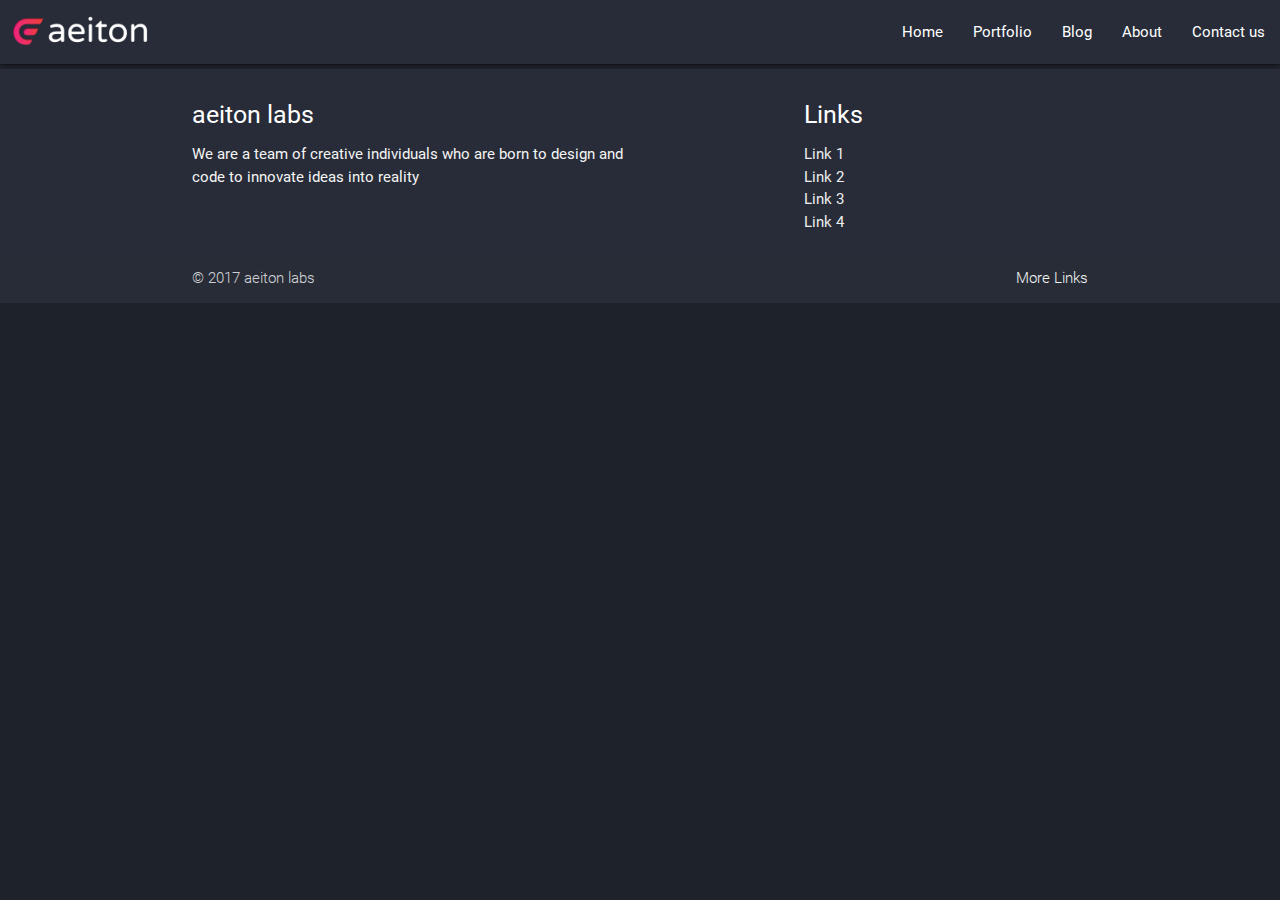
==== index.html @ 299f37ee "Finally fixed" ====
<!DOCTYPE html>
  <html>
    <head>
      <!--Import Google Icon Font-->
      <link href="https://fonts.googleapis.com/icon?family=Material+Icons" rel="stylesheet">
      <!--Import materialize.css-->
      <link type="text/css" rel="stylesheet" href="css/materialize.css"  media="screen,projection"/>
      <!--Let browser know website is optimized for mobile-->
      <meta name="viewport" content="width=device-width, initial-scale=1.0"/>

        <!-- Favicon here -->
        <link rel="apple-touch-icon" sizes="180x180" href="images/apple-touch-icon.png">
<link rel="icon" type="image/png" sizes="32x32" href="images/favicon-32x32.png">
<link rel="icon" type="image/png" sizes="16x16" href="images/favicon-16x16.png">
<link rel="manifest" href="images/manifest.json">
<link rel="mask-icon" href="images/safari-pinned-tab.svg" color="#5bbad5">

<meta name="theme-color" content="#ffffff">
    </head>

    <body class="deeper-purple">

      <script>
      $(document).ready(function(){
        $('.slider').slider();
      });
      </script>
      <nav>
        <div class="nav-wrapper dark-purple">

          <!-- Suggested Add aeiton logo with transparent background here instead of plain text -->
          <!-- <img src="images/logohere" alt="aeiton logo" class="cutomize class" /> -->
          <a href="/" class="brand-logo"><img src="images/aeiton-logo.png" class="img" height="40px" width="140px" /></a>

          <ul id="nav-mobile" class="right hide-on-med-and-down">
            <li><a href="/">Home</a></li>
            <li><a href="sass.html">Portfolio</a></li>
            <li><a href="blogs.html">Blog</a></li>
            <li><a href="collapsible.html">About</a></li>
            <li><a href="collapsible.html">Contact us</a></li>
          </ul>
        </div>
      </nav>

    <div class="row">

      </div>



      <footer class="page-footer dark-purple">
          <div class="container">
            <div class="row">
              <div class="col l6 s12">

                <!--  Here too -->
                <h5 class="white-text">aeiton labs</h5>

                <p class="grey-text text-lighten-4">We are a team of creative individuals who are born to design and code to innovate ideas into reality</p>
              </div>
              <div class="col l4 offset-l2 s12">
                <h5 class="white-text">Links</h5>
                <ul>
                  <li><a class="grey-text text-lighten-3" href="#!">Link 1</a></li>
                  <li><a class="grey-text text-lighten-3" href="#!">Link 2</a></li>
                  <li><a class="grey-text text-lighten-3" href="#!">Link 3</a></li>
                  <li><a class="grey-text text-lighten-3" href="#!">Link 4</a></li>
                </ul>
              </div>
            </div>
          </div>
          <div class="footer-copyright">
            <div class="container">
            © 2017 aeiton labs
            <a class="grey-text text-lighten-4 right" href="#!">More Links</a>
            </div>
          </div>
        </footer>

      <!--Import jQuery before materialize.js-->
      <script type="text/javascript" src="https://code.jquery.com/jquery-3.2.1.min.js"></script>
      <script type="text/javascript" src="js/materialize.min.js"></script>
    </body>
  </html>
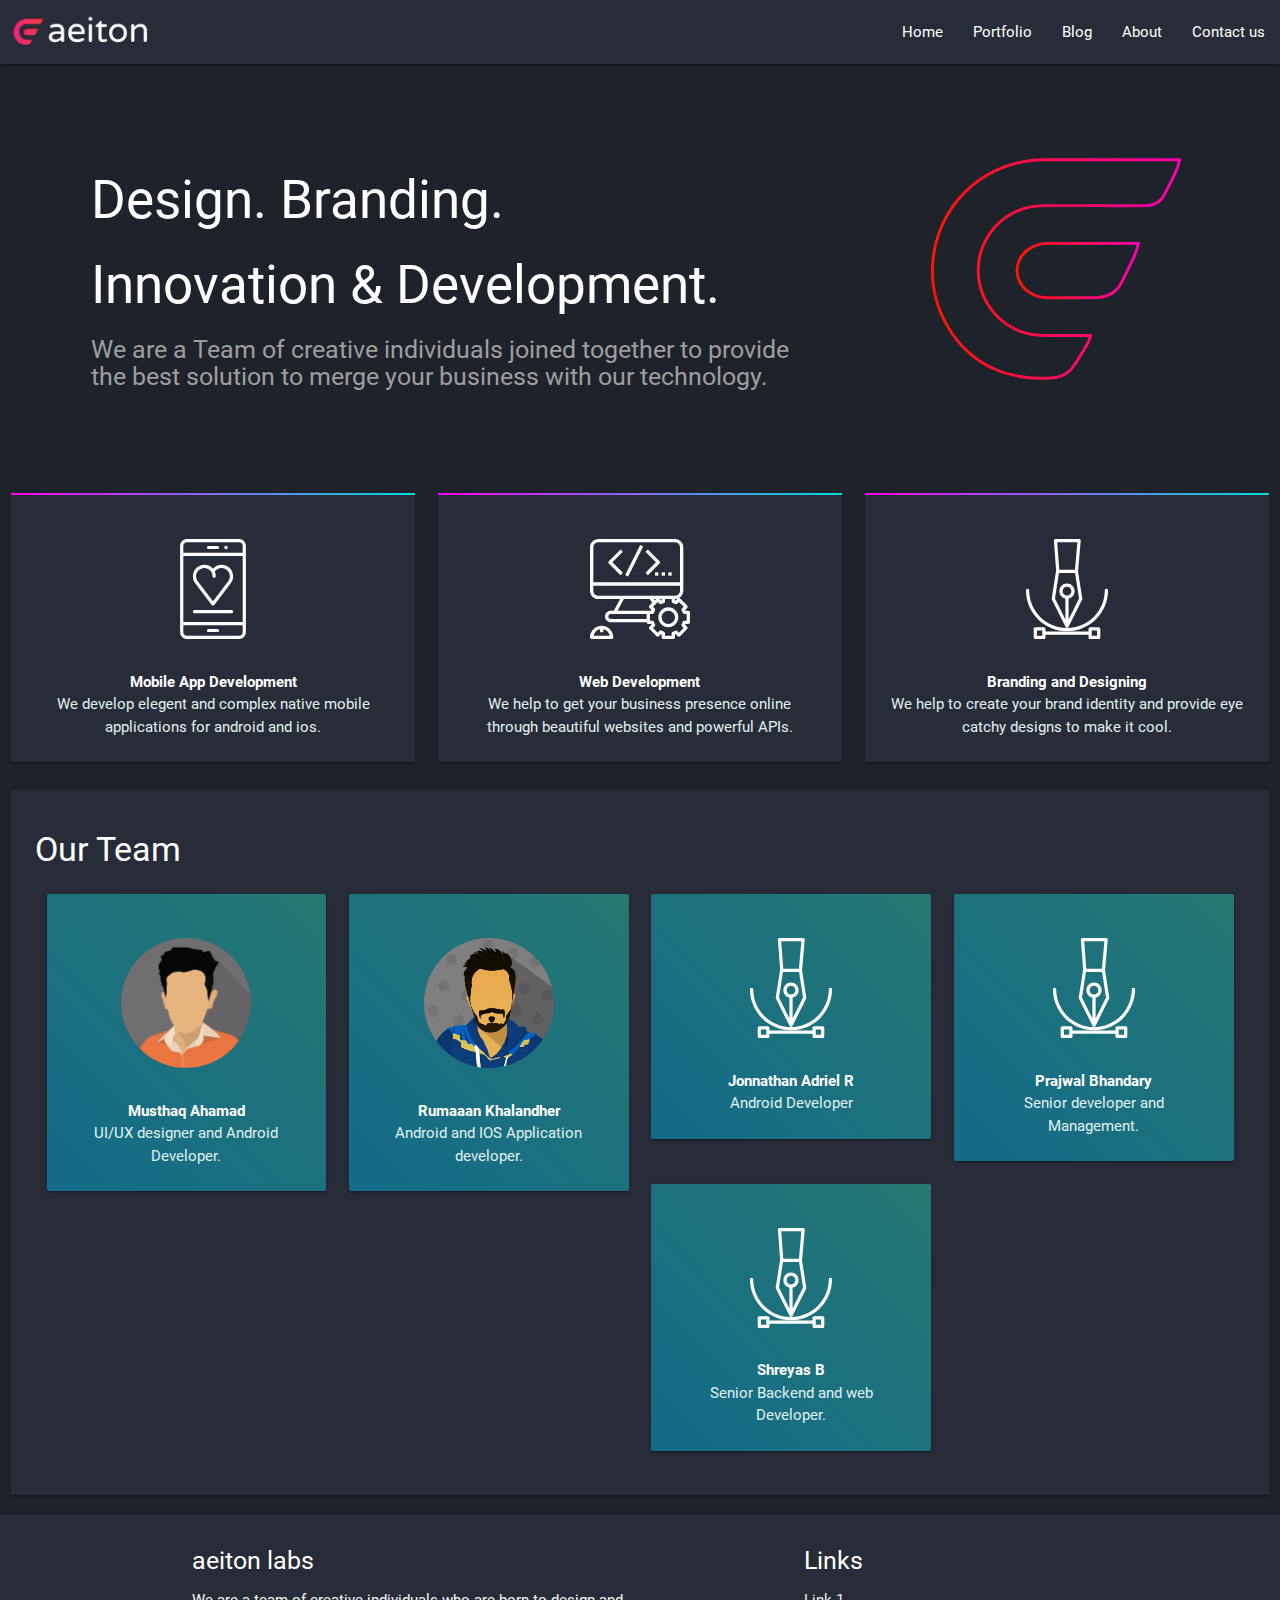
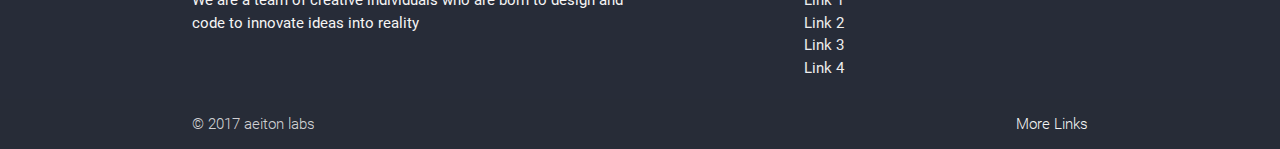
==== commit ad524263: "home page _ updated.. photos still pending ." ====
--- a/index.html
+++ b/index.html
@@ -17,7 +17,6 @@
 
 <meta name="theme-color" content="#ffffff">
     </head>
-
     <body class="deeper-purple">
 
       <script>
@@ -42,11 +41,107 @@
         </div>
       </nav>
 
+    <div class="row pad150 white-text">
+      <div class="col s12 m12 l9">
+        <h2>Design. Branding.</h2>
+        <h2>Innovation & Development.</h2>
+        <h5 class="grey-text">
+          We are a Team of creative individuals joined
+          together to provide <br />the best solution to merge your business
+          with our technology.
+        </h5>
+      </div>
+      <div class="col s12 m12 l3 ">
+        <img src="images/aeiton_stroke_logo2.svg" width="250px" height="250px" class="center" />
+      </div>
+    </div>
     <div class="row">
+        <div class="col l4 m12 s12">
+            <div class="card-panel dark-purple hoverable center gradient-top">
+              <div class="row center pad20">
+                 <img src="images/mobileapp.svg" height="100px" width="100px" />
+              </div><span class="white-text">
+                <b>Mobile App Development</b></span><span class="teal-text text-lighten-5"><br/>We develop elegent and complex native mobile applications for android and ios.
+              </span>
+        </div>
+      </div>
+        <div class="col l4 m12 s12">
+              <div class="card-panel dark-purple hoverable center gradient-top">
+                <div class="row center pad20">
+                   <img src="images/webdevelopment.svg" height="100px" width="100px" />
+                </div><span class="white-text">
+                  <b>Web Development</b></span><span class="teal-text text-lighten-5"><br/>We help to get your business presence online through beautiful websites and powerful APIs.
+                </span>
+        </div>
+        </div>
+        <div class="col l4 m12 s12">
+              <div class="card-panel dark-purple hoverable center gradient-top">
+                <div class="row center pad20">
+                   <img src="images/designing.svg" height="100px" width="100px" />
+                </div><span class="white-text">
+                  <b>Branding and Designing</b></span><span class="teal-text text-lighten-5"><br/>We help to create your brand identity and provide eye catchy designs to make it cool.
+                </span>
+        </div>
+        </div>
+      </div>
+    </div>
 
+    <div class="row">
+      <div class="col s12">
+        <div class="card-panel dark-purple hoverable pad10">
+          <div class="row">
+              <h4 class="white-text">Our Team</h2>
+            </div>
+            <div class="row center-align">
+              <div class="col s12 m4 l3">
+                <div class="card-panel color-bg hoverable center">
+                  <div class="row center pad20">
+                     <img src="images/musthu.jpg" class="circle" height="130px" width="130px" />
+                  </div><span class="white-text">
+                    <b>Musthaq Ahamad</b></span><span class="teal-text text-lighten-5"><br/>UI/UX designer and Android Developer.
+                  </span>
+                </div>
+              </div>
+              <div class="col s12 m4 l3">
+                <div class="card-panel color-bg hoverable center">
+                  <div class="row center pad20">
+                     <img src="images/rumaan.jpg"  class="circle" height="130px" width="130px" />
+                  </div><span class="white-text">
+                    <b>Rumaaan Khalandher</b></span><span class="teal-text text-lighten-5"><br/>Android and IOS Application developer.
+                  </span>
+                </div>
+              </div>
+              <div class="col s12 m4 l3">
+                <div class="card-panel color-bg hoverable center">
+                  <div class="row center pad20">
+                     <img src="images/designing.svg" height="100px" width="100px" />
+                  </div><span class="white-text">
+                    <b>Jonnathan Adriel R</b></span><span class="teal-text text-lighten-5"><br/>Android Developer
+                  </span>
+                </div>
+              </div>
+              <div class="col s12 m4 l3">
+                <div class="card-panel color-bg hoverable center">
+                  <div class="row center pad20">
+                     <img src="images/designing.svg" height="100px" width="100px" />
+                  </div><span class="white-text">
+                    <b>Prajwal Bhandary</b></span><span class="teal-text text-lighten-5"><br/>Senior developer and Management.
+                  </span>
+                </div>
+              </div>
+              <div class="col s12 m4 l3">
+                <div class="card-panel color-bg hoverable center">
+                  <div class="row center pad20">
+                     <img src="images/designing.svg" height="100px" width="100px" />
+                  </div><span class="white-text">
+                    <b>Shreyas B</b></span><span class="teal-text text-lighten-5"><br/>Senior Backend and web Developer.
+                  </span>
+                </div>
+              </div>
+            </div>
+        </div>
       </div>
-
-
+  </div>
 
       <footer class="page-footer dark-purple">
           <div class="container">
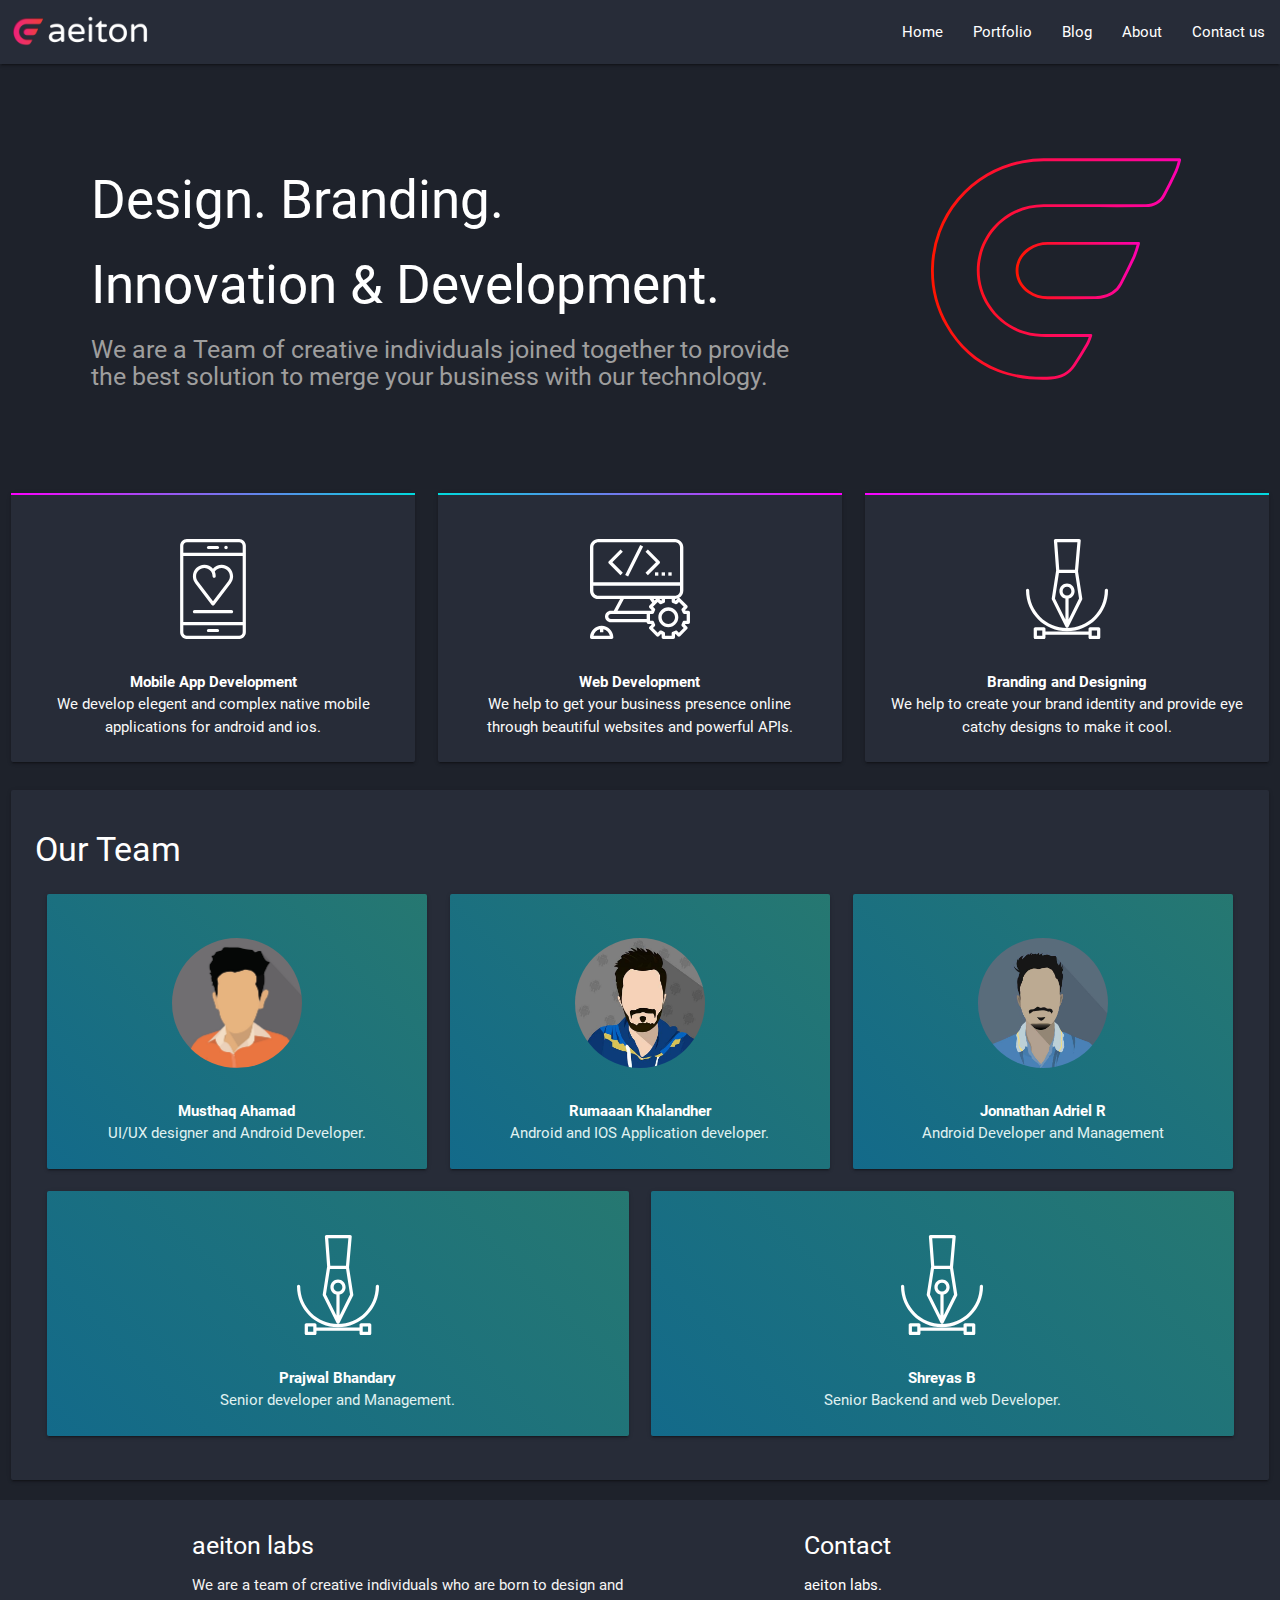
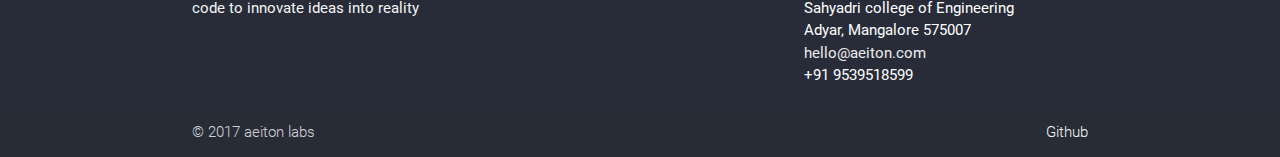
==== commit c075cd8b: "home page updated with new logo and vectors" ====
--- a/index.html
+++ b/index.html
@@ -42,7 +42,7 @@
       </nav>
 
     <div class="row pad150 white-text">
-      <div class="col s12 m12 l9">
+      <div class="col s12 m8 l9">
         <h2>Design. Branding.</h2>
         <h2>Innovation & Development.</h2>
         <h5 class="grey-text">
@@ -51,8 +51,8 @@
           with our technology.
         </h5>
       </div>
-      <div class="col s12 m12 l3 ">
-        <img src="images/aeiton_stroke_logo2.svg" width="250px" height="250px" class="center" />
+      <div class="col s12 m4 l3 ">
+        <img src="images/aeiton_stroke_logo2.svg" width="250px" height="250px" class="center hide-on-small-and-down" />
       </div>
     </div>
     <div class="row">
@@ -61,16 +61,16 @@
               <div class="row center pad20">
                  <img src="images/mobileapp.svg" height="100px" width="100px" />
               </div><span class="white-text">
-                <b>Mobile App Development</b></span><span class="teal-text text-lighten-5"><br/>We develop elegent and complex native mobile applications for android and ios.
+                <b>Mobile App Development</b></span><span class="grey-text text-lighten-5"><br/>We develop elegent and complex native mobile applications for android and ios.
               </span>
         </div>
       </div>
         <div class="col l4 m12 s12">
-              <div class="card-panel dark-purple hoverable center gradient-top">
+              <div class="card-panel dark-purple hoverable center gradient-top-ulta">
                 <div class="row center pad20">
                    <img src="images/webdevelopment.svg" height="100px" width="100px" />
                 </div><span class="white-text">
-                  <b>Web Development</b></span><span class="teal-text text-lighten-5"><br/>We help to get your business presence online through beautiful websites and powerful APIs.
+                  <b>Web Development</b></span><span class="grey-text text-lighten-5"><br/>We help to get your business presence online through beautiful websites and powerful APIs.
                 </span>
         </div>
         </div>
@@ -79,7 +79,7 @@
                 <div class="row center pad20">
                    <img src="images/designing.svg" height="100px" width="100px" />
                 </div><span class="white-text">
-                  <b>Branding and Designing</b></span><span class="teal-text text-lighten-5"><br/>We help to create your brand identity and provide eye catchy designs to make it cool.
+                  <b>Branding and Designing</b></span><span class="grey-text text-lighten-5"><br/>We help to create your brand identity and provide eye catchy designs to make it cool.
                 </span>
         </div>
         </div>
@@ -93,7 +93,7 @@
               <h4 class="white-text">Our Team</h2>
             </div>
             <div class="row center-align">
-              <div class="col s12 m4 l3">
+              <div class="col s12 m4 l4">
                 <div class="card-panel color-bg hoverable center">
                   <div class="row center pad20">
                      <img src="images/musthu.jpg" class="circle" height="130px" width="130px" />
@@ -102,7 +102,7 @@
                   </span>
                 </div>
               </div>
-              <div class="col s12 m4 l3">
+              <div class="col s12 m4 l4">
                 <div class="card-panel color-bg hoverable center">
                   <div class="row center pad20">
                      <img src="images/rumaan.jpg"  class="circle" height="130px" width="130px" />
@@ -111,16 +111,17 @@
                   </span>
                 </div>
               </div>
-              <div class="col s12 m4 l3">
+              <div class="col s12 m4 l4">
                 <div class="card-panel color-bg hoverable center">
                   <div class="row center pad20">
-                     <img src="images/designing.svg" height="100px" width="100px" />
+                     <img src="images/jonny.jpg"  class="circle" height="130px" width="130px" />
                   </div><span class="white-text">
-                    <b>Jonnathan Adriel R</b></span><span class="teal-text text-lighten-5"><br/>Android Developer
+                    <b>Jonnathan Adriel R</b></span><span class="teal-text text-lighten-5"><br/>Android Developer and Management
+
                   </span>
                 </div>
               </div>
-              <div class="col s12 m4 l3">
+              <div class="col s12 m4 l6">
                 <div class="card-panel color-bg hoverable center">
                   <div class="row center pad20">
                      <img src="images/designing.svg" height="100px" width="100px" />
@@ -129,7 +130,7 @@
                   </span>
                 </div>
               </div>
-              <div class="col s12 m4 l3">
+              <div class="col s12 m4 l6">
                 <div class="card-panel color-bg hoverable center">
                   <div class="row center pad20">
                      <img src="images/designing.svg" height="100px" width="100px" />
@@ -154,12 +155,13 @@
                 <p class="grey-text text-lighten-4">We are a team of creative individuals who are born to design and code to innovate ideas into reality</p>
               </div>
               <div class="col l4 offset-l2 s12">
-                <h5 class="white-text">Links</h5>
+                <h5 class="white-text">Contact</h5>
                 <ul>
-                  <li><a class="grey-text text-lighten-3" href="#!">Link 1</a></li>
-                  <li><a class="grey-text text-lighten-3" href="#!">Link 2</a></li>
-                  <li><a class="grey-text text-lighten-3" href="#!">Link 3</a></li>
-                  <li><a class="grey-text text-lighten-3" href="#!">Link 4</a></li>
+                  <li><span class="grey-text text-lighten-3"></span>aeiton labs.</li>
+                  <li><span class="grey-text text-lighten-3"></span>Sahyadri college of Engineering</li>
+                  <li><span class="grey-text text-lighten-3"></span>Adyar, Mangalore 575007</li>
+                  <li><a class="grey-text text-lighten-3" href="mailto:someone@example.com">hello@aeiton.com</a></li>
+                  <li><span class="grey-text text-lighten-3"></span>+91 9539518599</li>
                 </ul>
               </div>
             </div>
@@ -167,7 +169,7 @@
           <div class="footer-copyright">
             <div class="container">
             © 2017 aeiton labs
-            <a class="grey-text text-lighten-4 right" href="#!">More Links</a>
+            <a class="grey-text text-lighten-4 right" href="https://github.com/aeiton">Github</a>
             </div>
           </div>
         </footer>
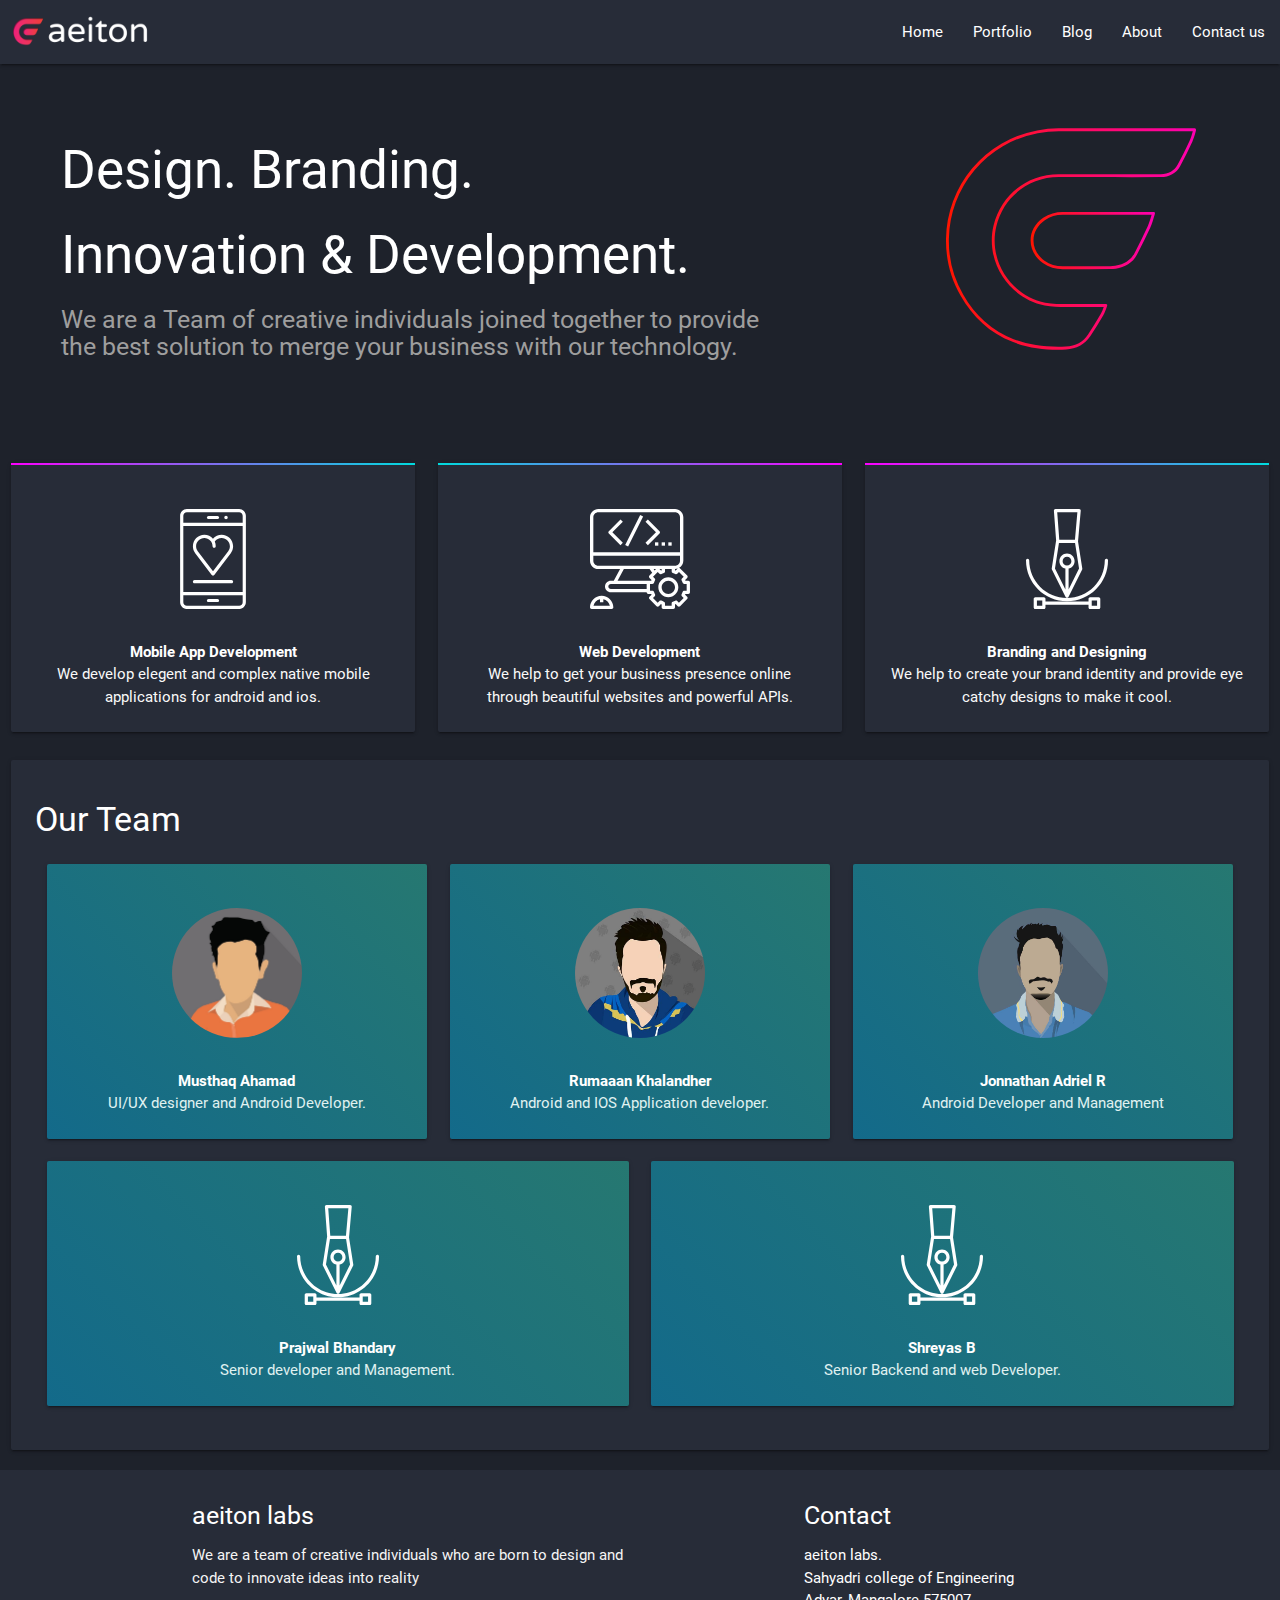
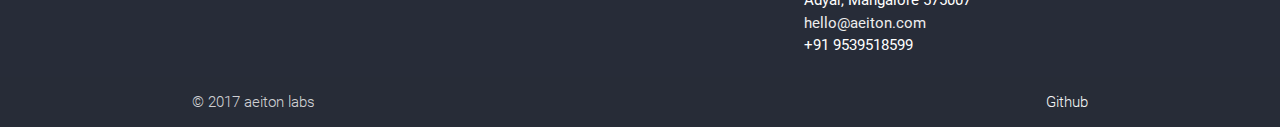
==== commit a9775a85: "home page updated with new logo and vectors" ====
--- a/index.html
+++ b/index.html
@@ -41,7 +41,7 @@
         </div>
       </nav>
 
-    <div class="row pad150 white-text">
+    <div class="row pad50 pad80bottom white-text">
       <div class="col s12 m8 l9">
         <h2>Design. Branding.</h2>
         <h2>Innovation & Development.</h2>
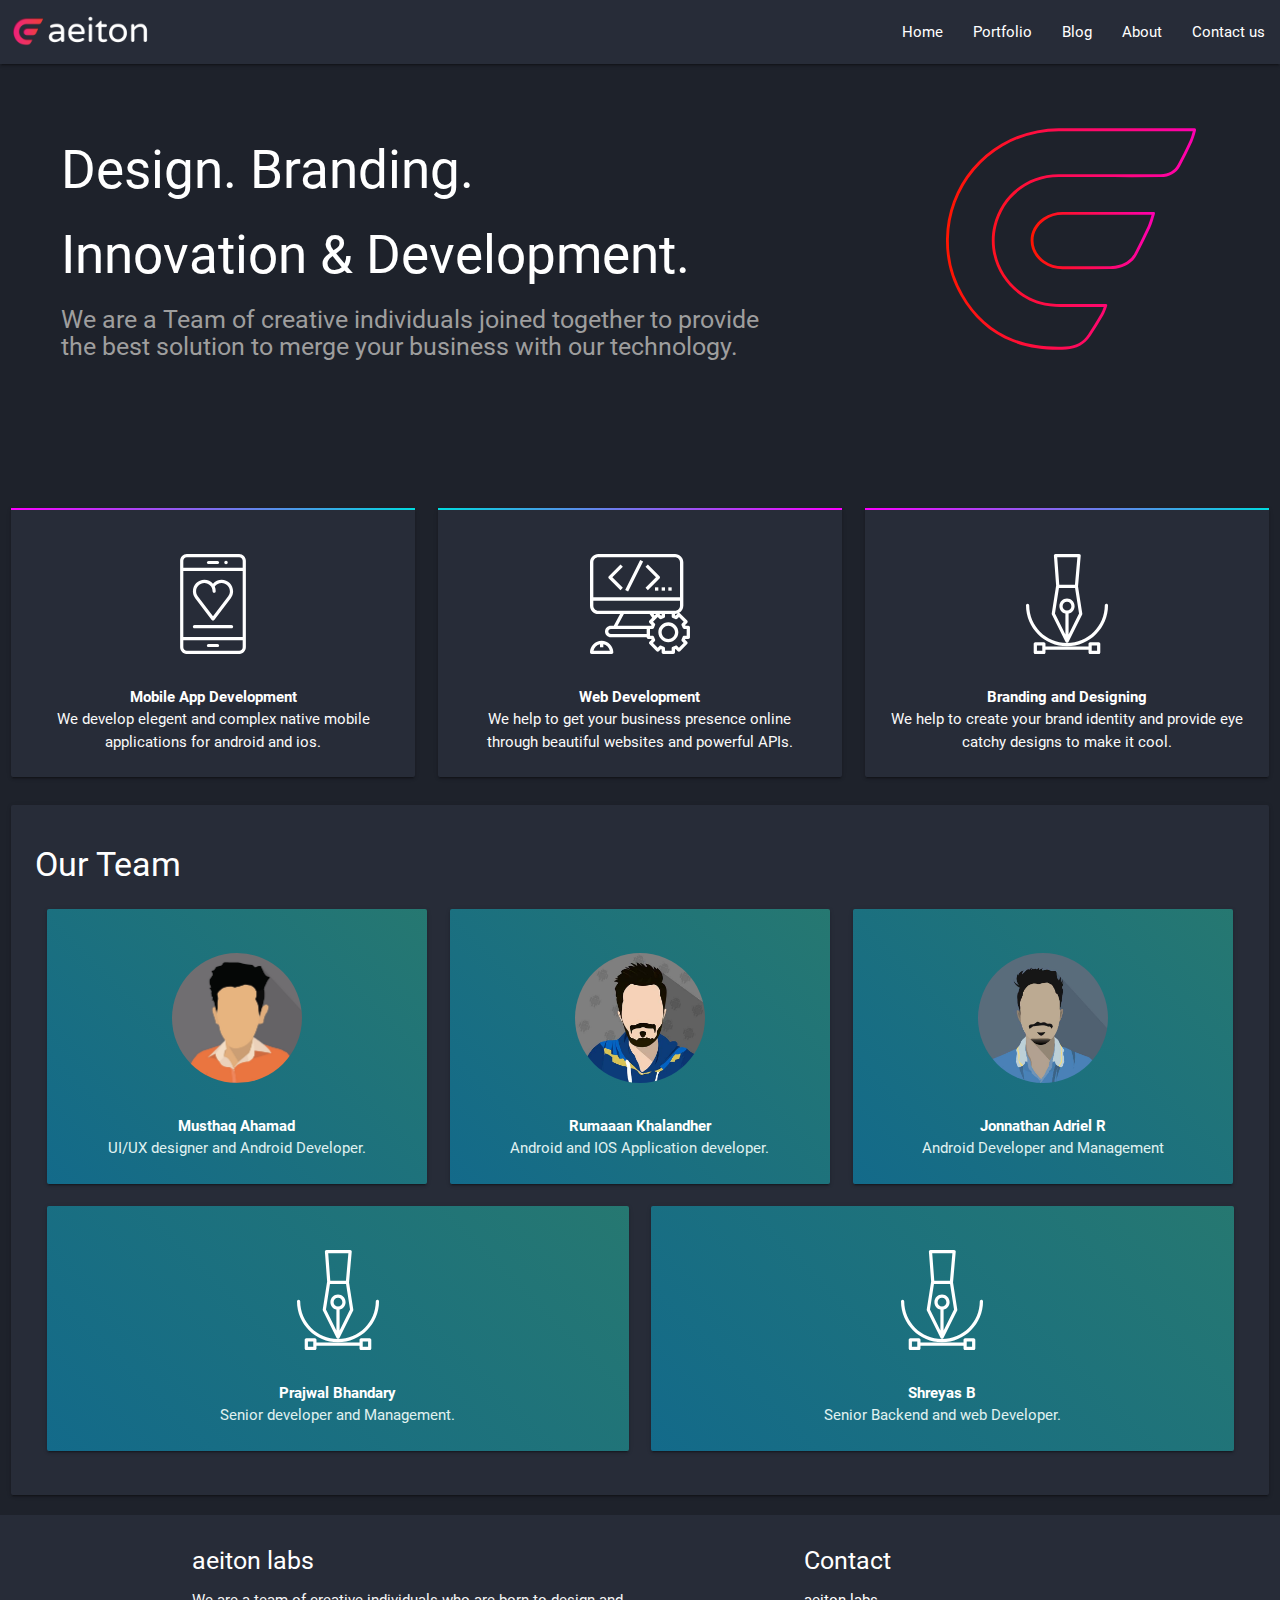
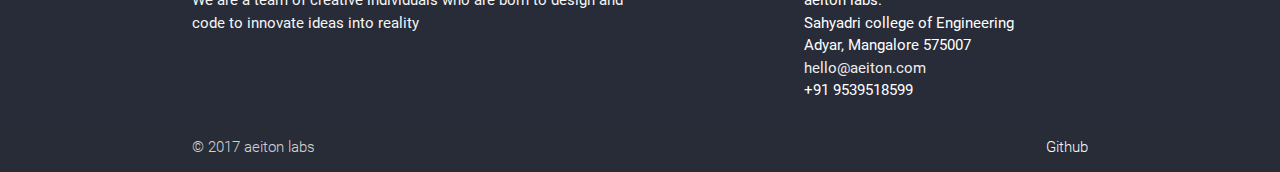
==== commit 9e939676: "Merge remote-tracking branch 'origin/master'" ====
--- a/index.html
+++ b/index.html
@@ -41,10 +41,10 @@
         </div>
       </nav>
 
-    <div class="row pad50 pad80bottom white-text">
+    <div class="row mar50 pad80bottom white-text">
       <div class="col s12 m8 l9">
         <h2>Design. Branding.</h2>
-        <h2>Innovation & Development.</h2>
+        <h2>Innovation &amp; Development.</h2>
         <h5 class="grey-text">
           We are a Team of creative individuals joined
           together to provide <br />the best solution to merge your business
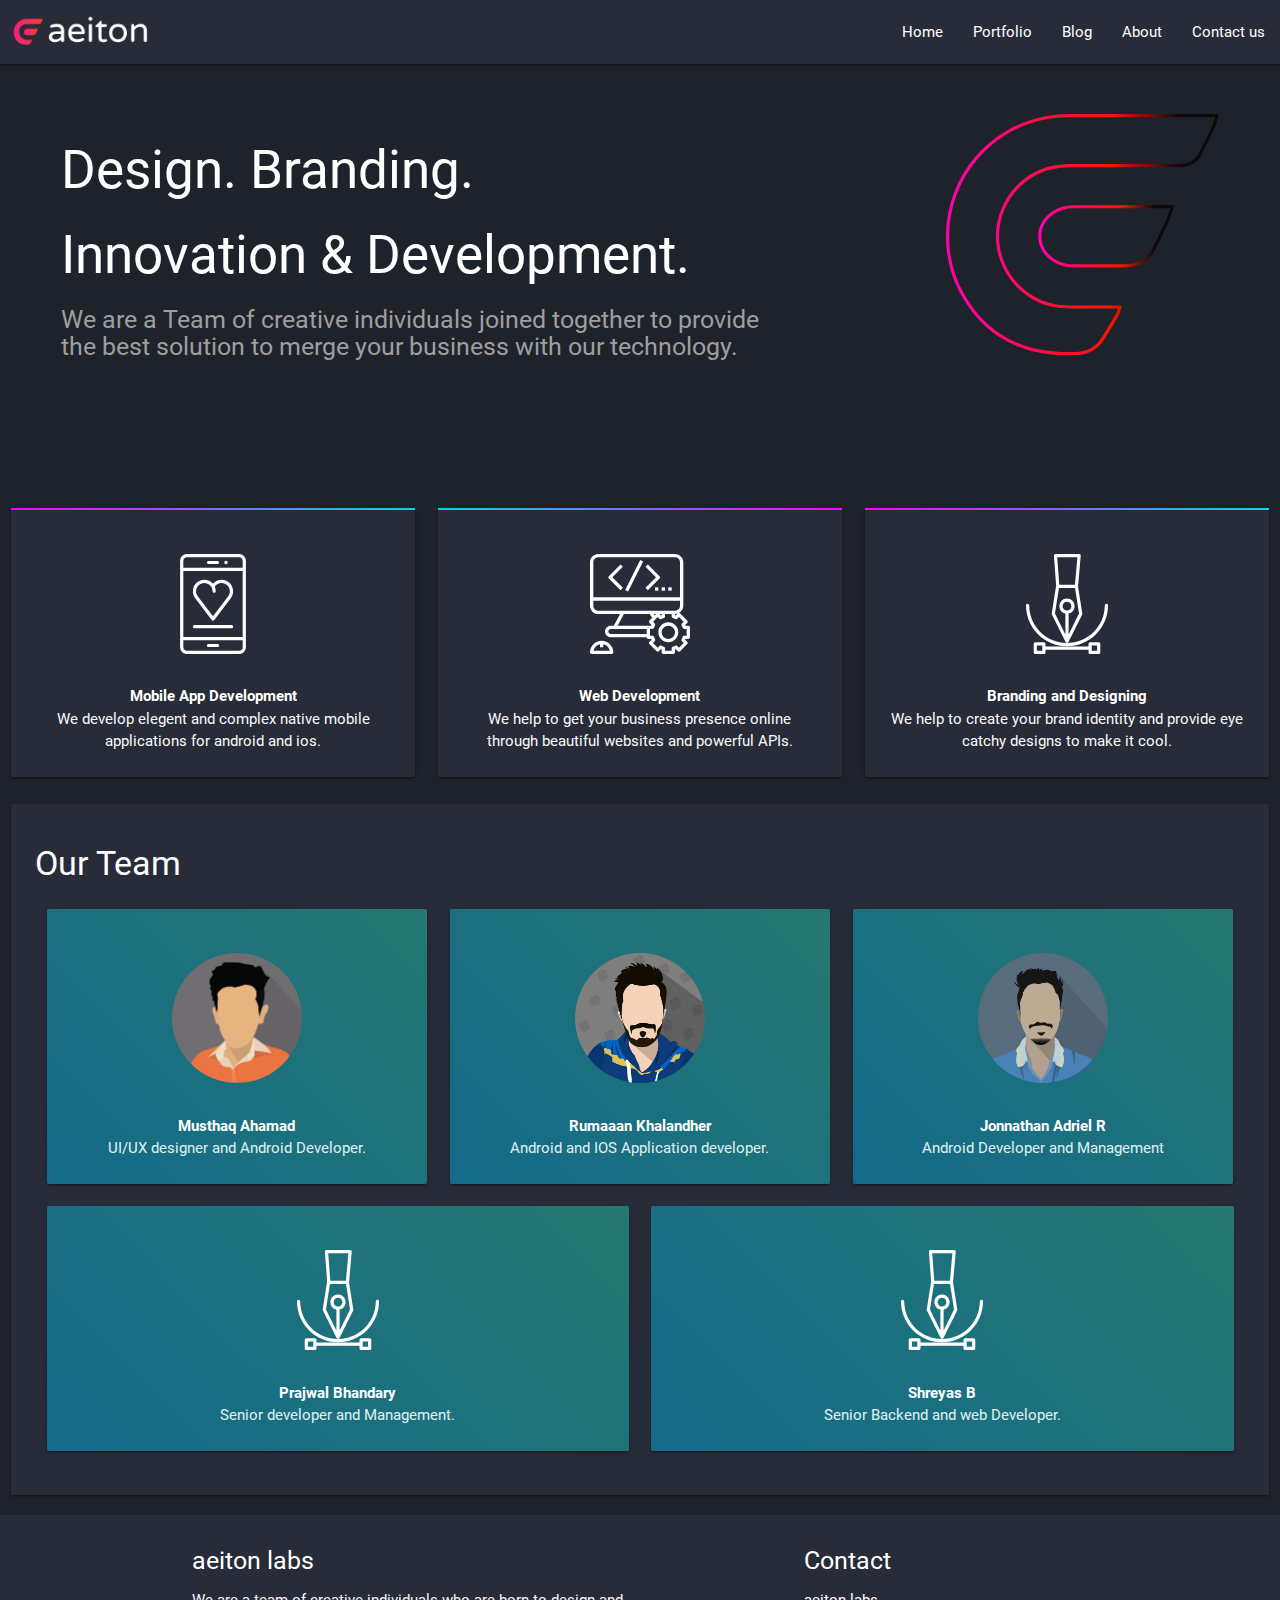
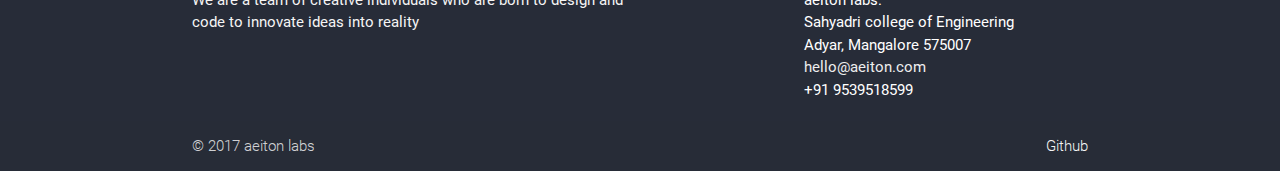
==== commit 5c58ce86: "Added a fancy new logo animation on mouseMove" ====
--- a/index.html
+++ b/index.html
@@ -1,19 +1,28 @@
 <!DOCTYPE html>
   <html>
     <head>
+        
+        <title>&aelig;ton &#8226;</title>
+        
       <!--Import Google Icon Font-->
       <link href="https://fonts.googleapis.com/icon?family=Material+Icons" rel="stylesheet">
+        
+           
+        <link rel="stylesheet" href="css/styles.css" type="text/css">
+        
       <!--Import materialize.css-->
       <link type="text/css" rel="stylesheet" href="css/materialize.css"  media="screen,projection"/>
       <!--Let browser know website is optimized for mobile-->
       <meta name="viewport" content="width=device-width, initial-scale=1.0"/>
 
+        
         <!-- Favicon here -->
         <link rel="apple-touch-icon" sizes="180x180" href="images/apple-touch-icon.png">
 <link rel="icon" type="image/png" sizes="32x32" href="images/favicon-32x32.png">
 <link rel="icon" type="image/png" sizes="16x16" href="images/favicon-16x16.png">
 <link rel="manifest" href="images/manifest.json">
 <link rel="mask-icon" href="images/safari-pinned-tab.svg" color="#5bbad5">
+        
 
 <meta name="theme-color" content="#ffffff">
     </head>
@@ -51,8 +60,27 @@
           with our technology.
         </h5>
       </div>
-      <div class="col s12 m4 l3 ">
-        <img src="images/aeiton_stroke_logo2.svg" width="250px" height="250px" class="center hide-on-small-and-down" />
+      <div class="col s12 m4 l3" id="logo-container">
+        
+        <!--<img src="images/aeiton_stroke_logo2.svg" width="250px" height="250px" class="center hide-on-small-and-down" id="aeiton-logo-head" />-->
+          
+          <!-- main logo -->
+          <svg id="aeiton-logo-head" data-name="Layer 1" xmlns="http://www.w3.org/2000/svg" xmlns:xlink="http://www.w3.org/1999/xlink" viewBox="0 0 962 851.53"><defs><style>.cls-1{fill:url(#linear-gradient);}.cls-2{fill:url(#linear-gradient-2);}</style><linearGradient id="linear-gradient" x1="21" y1="502.33" x2="983" y2="502.33" gradientUnits="userSpaceOnUse">
+              
+              <stop id="stop0" offset="0%" stop-color="#ff00b1"/>
+              <stop id="stop1" offset="60%" stop-color="#ff1500"/>
+              
+              <stop id="stop3" offset="86%" stop-color="#0a0a0a">
+                  <!--<animate attributeName="stop-color" from="#0a0a0a" to="#fff" dur="3s" repeatCount="indefinite" />-->
+
+              </stop>
+              
+              
+              
+              </linearGradient><linearGradient id="linear-gradient-2" x1="346.61" y1="508.25" x2="825.21" y2="508.25" xlink:href="#linear-gradient"/></defs><title>aeiton_stroke_logo2</title><path class="cls-1" d="M970.76,87.56l-.13.48c-3.27,12-6.64,24.37-11.72,35.21-17.81,38-32.06,66.56-46.2,92.64-13.19,24.31-35.14,36.76-65.25,37-32.36.26-67.85.38-111.7.38-22.53,0-45.44,0-67.6-.06s-45.08-.06-67.63-.06H454.79c-121.84,0-222.69,79.67-251,198.21-15.62,65.51-3.13,136.48,34.28,194.73s96.61,99,162.53,112c27.35,5.4,54.82,5.42,81.39,5.45h6.76c37.61.09,75.85.1,112.82.11H628l-.41,1.14c-3.27,9.1-6.36,17.7-10.76,25.23-15.93,27.28-32.28,53.83-48.58,78.9-19.42,29.87-48.37,45.85-86.05,47.47-10.15.44-20.21.66-29.9.66-64.22,0-120.29-9.55-171.39-29.2a357.68,357.68,0,0,1-112.1-68.71c-31.07-28.1-58.61-63-81.86-103.6A410.47,410.47,0,0,1,32.06,501.78,420.26,420.26,0,0,1,373.75,95.15a437.27,437.27,0,0,1,81.75-7.52c30.75,0,64.24,0,105.39,0H697.5l11,0H970.76m1.95-11H697.5v0H560.89q-52.7,0-105.4,0a445.75,445.75,0,0,0-83.81,7.72A431.18,431.18,0,0,0,21.06,501.61C19.83,579.77,38.58,653.18,77.39,721c46.53,81.35,111,143.08,199.55,177.12,56.66,21.78,115.53,29.93,175.34,29.93q15.15,0,30.38-.67c39.65-1.71,72.65-18.39,94.8-52.47q25.39-39.06,48.86-79.35c5.86-10,9.52-21.41,13.55-32.41,3.21-8.74,1.53-10.51-7.91-10.51q-71.56,0-143.13-.12c-28.78-.07-57.51.38-86.05-5.25C270.59,721.22,183.2,585.25,214.53,453.89,241.46,341,338.71,264.14,454.79,264.13H600.52c45.08,0,90.15.12,135.23.12q55.89,0,111.79-.38c32.28-.26,59-13.63,74.83-42.75,16.55-30.51,31.76-61.78,46.5-93.22,5.9-12.59,9.47-26.37,13.16-39.87,2.56-9.36.26-11.48-9.32-11.48Z" transform="translate(-21 -76.56)"/>
+              <path class="cls-2" d="M724.91,409.22h87.35l-.87,3c-4.16,14.17-8.46,28.82-14.5,41.94-15.32,33.26-32.22,66.59-48.56,98.82l-2.11,4.16A79.69,79.69,0,0,1,716,589.95c-11.69,7.17-26.07,12.31-44,15.72a113.73,113.73,0,0,1-20.64,1.52c-28.22.06-56,.07-79.47.07H515l-44.7,0h-.14C444,607.27,420.39,600,400,585.7c-27.2-19.09-42.65-47.6-42.39-78.22s16.19-58.9,43.72-77.55c20.52-13.9,43.14-20.66,69.14-20.66h.25c20.46,0,42.58.05,69.63.05H649v-.07h75.89m0-11H638v.07l-97.68,0q-34.8,0-69.61-.05h-.27c-27.39,0-52.61,7.18-75.31,22.56C331,464.26,330.3,550.21,393.68,594.7c22.89,16.07,48.54,23.57,76.49,23.57h.14l44.7,0h56.91q39.75,0,79.5-.07a123.06,123.06,0,0,0,22.68-1.72c34.85-6.64,65-21,81.93-54.4,17.36-34.25,34.79-68.49,50.85-103.35,7.45-16.17,12.14-33.69,17.24-50.84,2.52-8.47.91-9.67-7.76-9.67Z" transform="translate(-21 -76.56)"/></svg>
+          
+          
       </div>
     </div>
     <div class="row">
@@ -176,6 +204,8 @@
 
       <!--Import jQuery before materialize.js-->
       <script type="text/javascript" src="https://code.jquery.com/jquery-3.2.1.min.js"></script>
+
       <script type="text/javascript" src="js/materialize.min.js"></script>
+      <script type="text/javascript" src="js/scripts.js"></script>
     </body>
   </html>
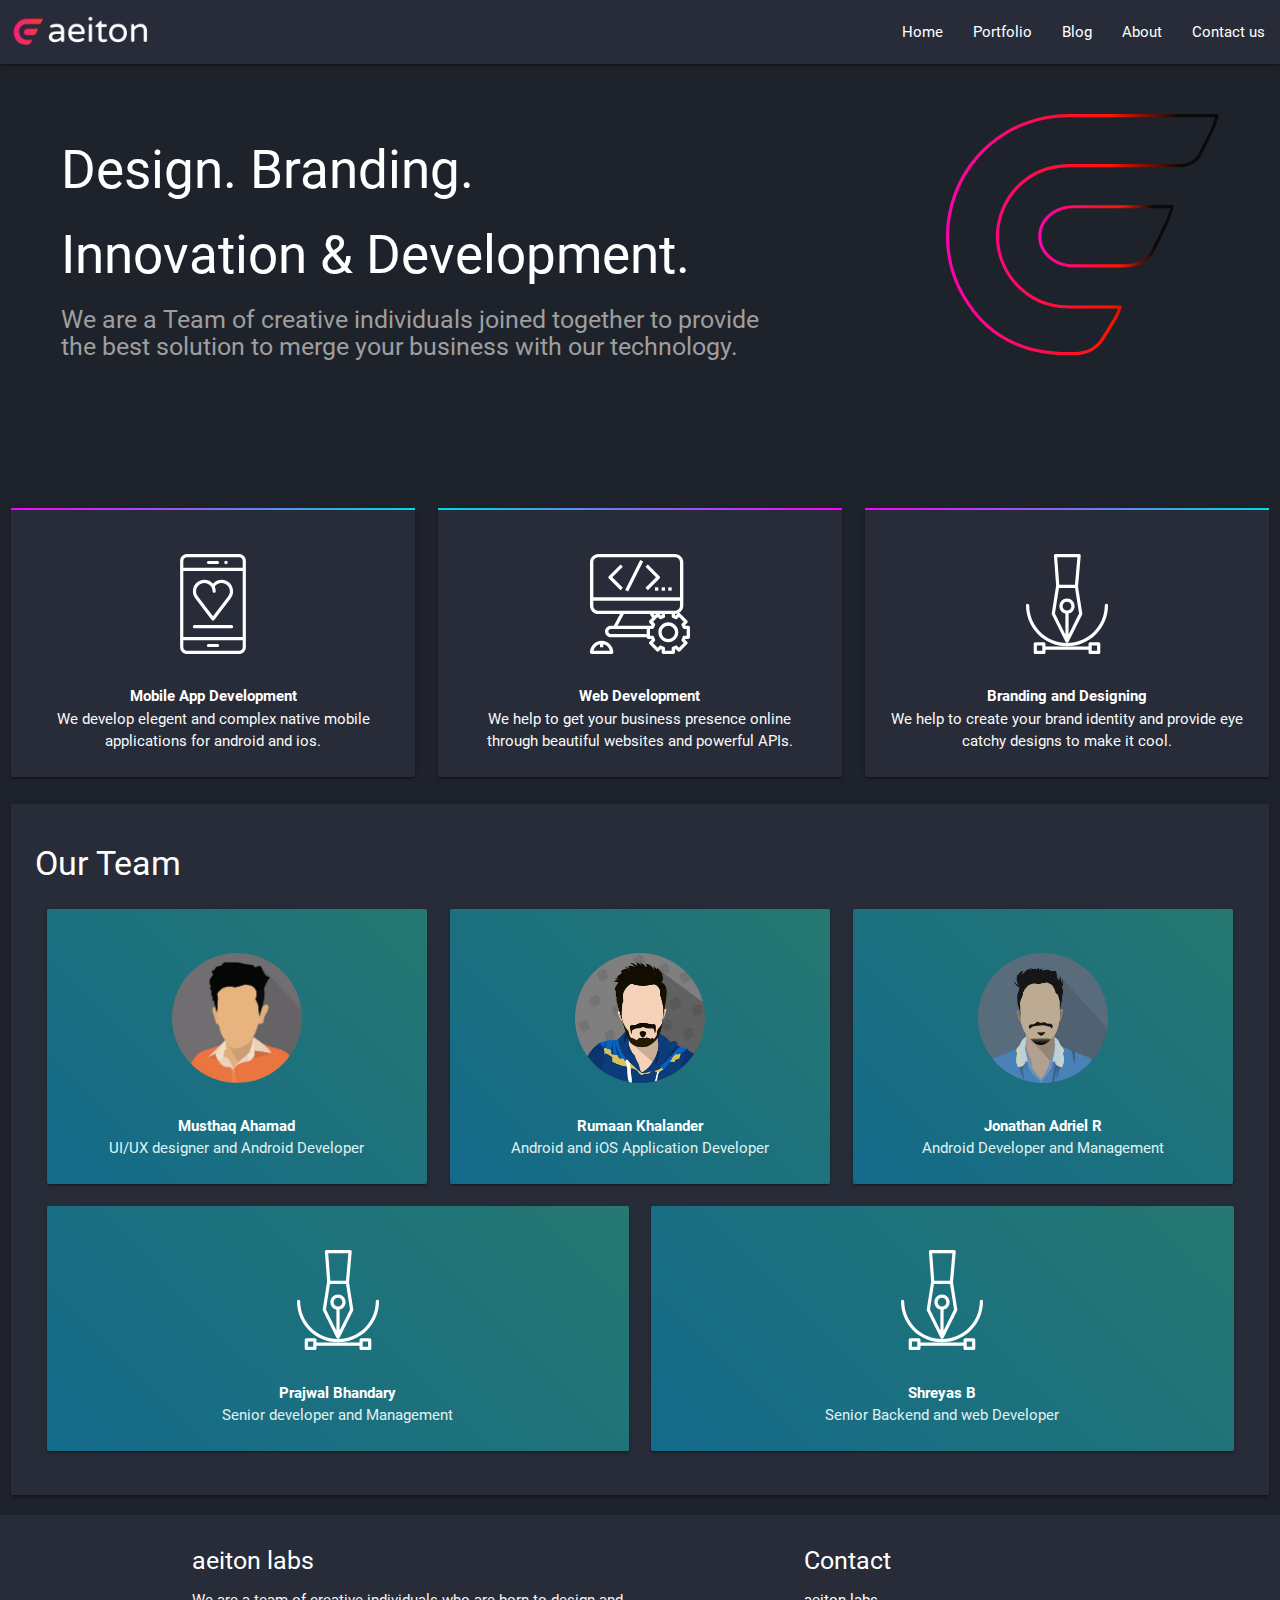
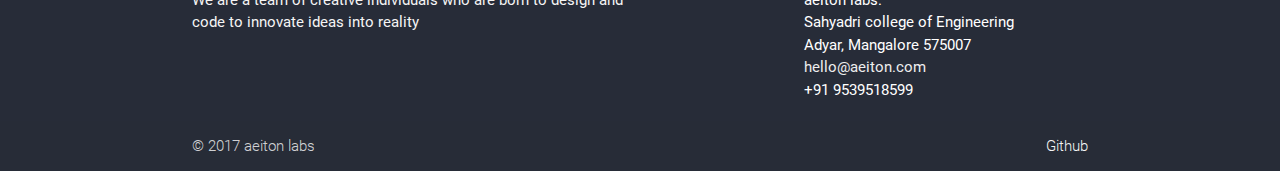
==== commit 9aaf575e: "Name corrections" ====
--- a/index.html
+++ b/index.html
@@ -112,7 +112,6 @@
         </div>
         </div>
       </div>
-    </div>
 
     <div class="row">
       <div class="col s12">
@@ -126,7 +125,7 @@
                   <div class="row center pad20">
                      <img src="images/musthu.jpg" class="circle" height="130px" width="130px" />
                   </div><span class="white-text">
-                    <b>Musthaq Ahamad</b></span><span class="teal-text text-lighten-5"><br/>UI/UX designer and Android Developer.
+                    <b>Musthaq Ahamad</b></span><span class="teal-text text-lighten-5"><br/>UI/UX designer and Android Developer
                   </span>
                 </div>
               </div>
@@ -135,7 +134,7 @@
                   <div class="row center pad20">
                      <img src="images/rumaan.jpg"  class="circle" height="130px" width="130px" />
                   </div><span class="white-text">
-                    <b>Rumaaan Khalandher</b></span><span class="teal-text text-lighten-5"><br/>Android and IOS Application developer.
+                    <b>Rumaan Khalander</b></span><span class="teal-text text-lighten-5"><br/>Android and iOS Application Developer
                   </span>
                 </div>
               </div>
@@ -144,7 +143,7 @@
                   <div class="row center pad20">
                      <img src="images/jonny.jpg"  class="circle" height="130px" width="130px" />
                   </div><span class="white-text">
-                    <b>Jonnathan Adriel R</b></span><span class="teal-text text-lighten-5"><br/>Android Developer and Management
+                    <b>Jonathan Adriel R</b></span><span class="teal-text text-lighten-5"><br/>Android Developer and Management
 
                   </span>
                 </div>
@@ -154,7 +153,7 @@
                   <div class="row center pad20">
                      <img src="images/designing.svg" height="100px" width="100px" />
                   </div><span class="white-text">
-                    <b>Prajwal Bhandary</b></span><span class="teal-text text-lighten-5"><br/>Senior developer and Management.
+                    <b>Prajwal Bhandary</b></span><span class="teal-text text-lighten-5"><br/>Senior developer and Management
                   </span>
                 </div>
               </div>
@@ -163,7 +162,7 @@
                   <div class="row center pad20">
                      <img src="images/designing.svg" height="100px" width="100px" />
                   </div><span class="white-text">
-                    <b>Shreyas B</b></span><span class="teal-text text-lighten-5"><br/>Senior Backend and web Developer.
+                    <b>Shreyas B</b></span><span class="teal-text text-lighten-5"><br/>Senior Backend and web Developer
                   </span>
                 </div>
               </div>
